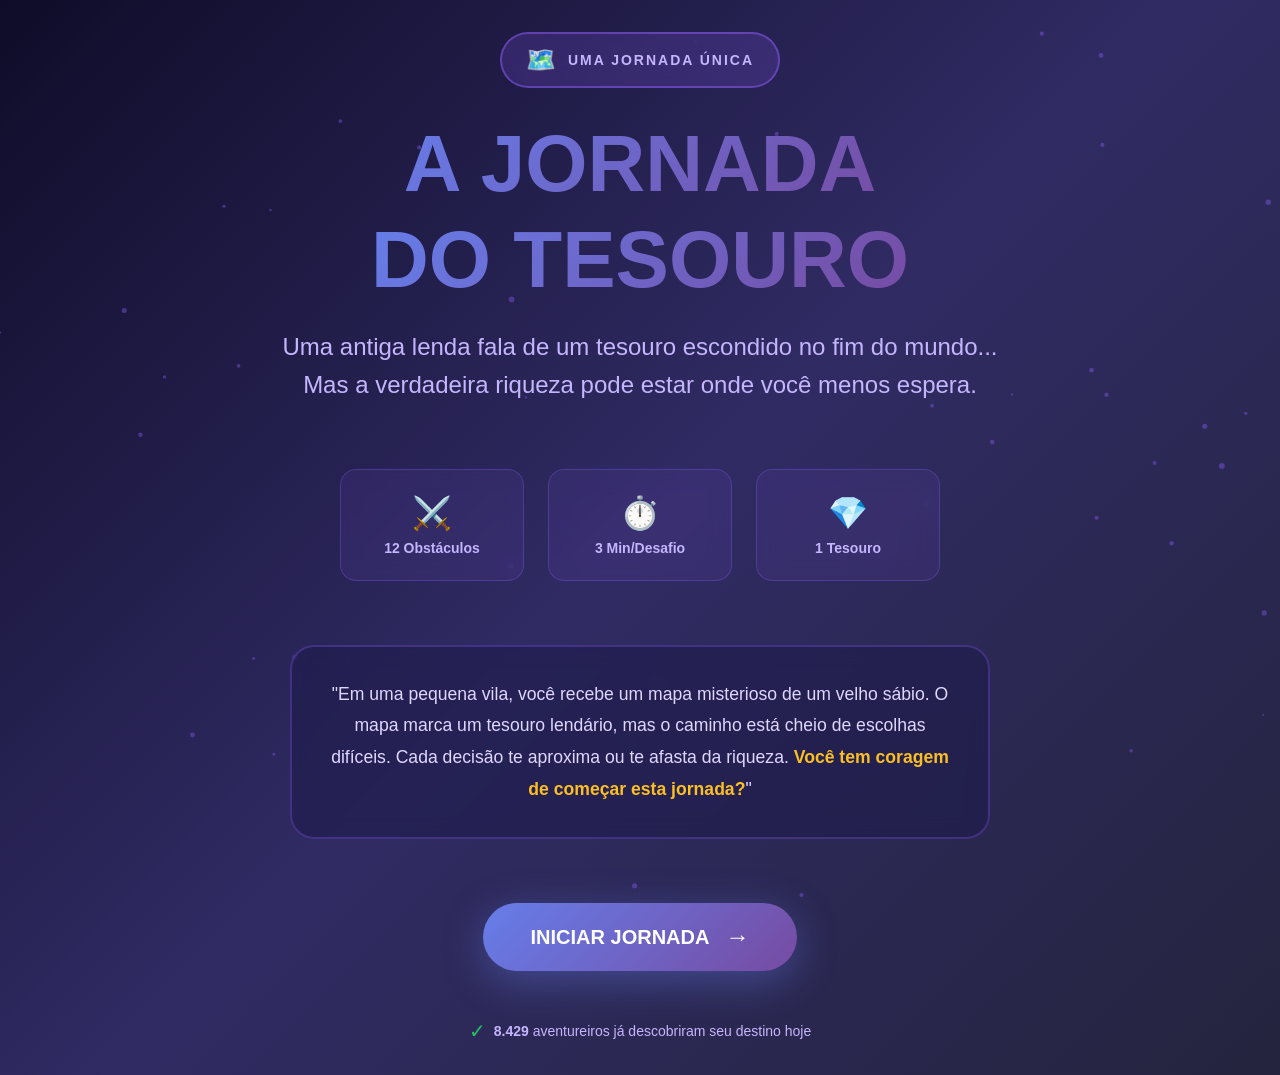
==== index.html @ 157c31fe "Update and rename 1.html to index.html" ====
<!DOCTYPE html>
<html lang="pt-BR">

<head>
    <meta charset="UTF-8">
    <meta name="viewport" content="width=device-width, initial-scale=1.0">
    <title>A Jornada do Tesouro - Descubra seu Destino</title>
    <link rel="stylesheet" href="style.css">
</head>

<body>
    <!-- Canvas para partículas de fundo -->
    <canvas id="particles"></canvas>

    <!-- LANDING PAGE -->
    <div id="landing-screen" class="screen active">
        <div class="container">
            <div class="hero-content">
                <div class="badge">
                    <span class="badge-icon">🗺️</span>
                    <span class="badge-text">UMA JORNADA ÚNICA</span>
                </div>

                <h1 class="title">
                    <span class="gradient-text">A JORNADA</span>
                    <span class="gradient-text">DO TESOURO</span>
                </h1>

                <p class="subtitle">
                    Uma antiga lenda fala de um tesouro escondido no fim do mundo...<br/> Mas a verdadeira riqueza pode estar onde você menos espera.
                </p>

                <div class="stats-grid">
                    <div class="stat-card">
                        <div class="stat-icon">⚔️</div>
                        <div class="stat-label">12 Obstáculos</div>
                    </div>
                    <div class="stat-card">
                        <div class="stat-icon">⏱️</div>
                        <div class="stat-label">3 Min/Desafio</div>
                    </div>
                    <div class="stat-card">
                        <div class="stat-icon">💎</div>
                        <div class="stat-label">1 Tesouro</div>
                    </div>
                </div>

                <div class="story-preview">
                    <p>
                        "Em uma pequena vila, você recebe um mapa misterioso de um velho sábio. O mapa marca um tesouro lendário, mas o caminho está cheio de escolhas difíceis. Cada decisão te aproxima ou te afasta da riqueza.
                        <strong>Você tem coragem de começar esta jornada?</strong>"
                    </p>
                </div>

                <button class="cta-button" onclick="startJourney()">
                    <span>INICIAR JORNADA</span>
                    <span class="arrow">→</span>
                </button>

                <div class="social-proof">
                    <span class="checkmark">✓</span>
                    <span><strong>8.429</strong> aventureiros já descobriram seu destino hoje</span>
                </div>
            </div>
        </div>
    </div>

    <!-- JOURNEY SCREEN -->
    <div id="journey-screen" class="screen">
        <div class="container">
            <!-- Hearts Display -->
            <div class="hearts-section">
                <div id="hearts-container" class="hearts-container">
                    <!-- Hearts will be added here by JS -->
                </div>
            </div>

            <!-- Progress Bar -->
            <div class="progress-section">
                <div class="progress-info">
                    <span class="progress-label">OBSTÁCULO <span id="current-obstacle">1</span>/12</span>
                    <span class="progress-percent" id="progress-percent">8%</span>
                </div>
                <div class="progress-bar">
                    <div class="progress-fill" id="progress-fill"></div>
                </div>
            </div>

            <!-- Timer -->
            <div class="timer-section">
                <div class="timer-icon">⏱️</div>
                <div class="timer-display" id="timer">3:00</div>
                <div class="timer-label">tempo restante</div>
            </div>

            <!-- Question Card -->
            <div class="question-card">
                <div class="journey-badge" id="journey-badge">
                    🗺️ INÍCIO DA JORNADA
                </div>

                <div class="question-content">
                    <h2 class="question-title" id="question-title">Carregando...</h2>
                    <p class="question-context" id="question-context"></p>
                </div>

                <div class="options-container" id="options-container">
                    <!-- Options will be inserted here -->
                </div>
            </div>
        </div>
    </div>

    <!-- TEASER SCREEN -->
    <div id="teaser-screen" class="screen">
        <div class="container">
            <div class="teaser-content">
                <div class="badge success-badge">
                    <span class="badge-icon">✓</span>
                    <span class="badge-text">JORNADA COMPLETA!</span>
                </div>

                <h1 class="title">
                    <span class="gradient-text">Você Chegou</span>
                    <span class="gradient-text">ao Fim!</span>
                </h1>

                <p class="subtitle">
                    Sua jornada através dos <strong>12 obstáculos</strong> terminou...<br/> Mas o verdadeiro tesouro ainda é um mistério.
                </p>

                <!-- Blurred Result Preview -->
                <div class="result-preview-wrapper">
                    <div class="blur-overlay">
                        <div class="lock-icon">🔒</div>
                        <div class="lock-title">Resultado Bloqueado</div>
                        <div class="lock-subtitle">Descubra por apenas R$ 10,00</div>
                    </div>

                    <div class="result-preview blurred">
                        <div class="preview-card">
                            <div class="preview-label">Distância do Tesouro</div>
                            <div class="preview-value">??%</div>
                            <div class="preview-sublabel">revelado</div>
                        </div>

                        <div class="preview-card">
                            <div class="preview-label">Sua Classificação</div>
                            <div class="preview-value">????</div>
                            <div class="preview-sublabel">arquétipo revelado</div>
                        </div>

                        <div class="preview-chart">
                            <div class="chart-placeholder">
                                📊 Gráfico de Jornada Completo
                            </div>
                        </div>
                    </div>
                </div>

                <!-- CTA Box -->
                <div class="cta-box">
                    <div class="cta-header">
                        <h3>Desbloqueie o Segredo do Tesouro</h3>
                        <p>Descubra o quão perto você chegou + Análise completa da sua jornada</p>
                    </div>

                    <div class="cta-benefits">
                        <div class="benefit">
                            <span class="benefit-icon">🎯</span>
                            <span>% Exata de Proximidade</span>
                        </div>
                        <div class="benefit">
                            <span class="benefit-icon">📜</span>
                            <span>Análise Detalhada</span>
                        </div>
                        <div class="benefit">
                            <span class="benefit-icon">🏆</span>
                            <span>Certificado Digital</span>
                        </div>
                    </div>

                    <div class="price-section">
                        <div class="price">R$ 10,00</div>
                        <div class="price-label">Pagamento único • Acesso imediato</div>
                    </div>

                    <button class="cta-button" onclick="showPayment()">
                        <span>DESBLOQUEAR AGORA</span>
                        <span class="arrow">→</span>
                    </button>

                    <div class="social-proof">
                        <span class="checkmark">✓</span>
                        <span><strong>6.123</strong> pessoas já descobriram seu destino hoje</span>
                    </div>
                </div>
            </div>
        </div>
    </div>

    <!-- PAYMENT SCREEN -->
    <div id="payment-screen" class="screen">
        <div class="container payment-container">
            <div class="payment-header">
                <h2>Pagamento Seguro</h2>
                <p>Desbloqueie seu resultado em segundos</p>
            </div>

            <div class="payment-card">
                <!-- Payment Method Tabs -->
                <div class="payment-tabs">
                    <button class="payment-tab active" data-method="pix" onclick="switchPaymentMethod('pix')">
                        <div class="tab-icon">⚡</div>
                        <div class="tab-label">PIX</div>
                        <div class="tab-sublabel">Instantâneo</div>
                    </button>
                    <button class="payment-tab" data-method="card" onclick="switchPaymentMethod('card')">
                        <div class="tab-icon">💳</div>
                        <div class="tab-label">Cartão</div>
                        <div class="tab-sublabel">Crédito/Débito</div>
                    </button>
                </div>

                <!-- PIX Payment -->
                <div id="pix-payment" class="payment-method active">
                    <div class="qrcode-container">
                        <div class="qrcode-box">
                            <div class="qrcode-placeholder">
                                <div class="qr-icon">⚡</div>
                                <div class="qr-text">CÓDIGO QR PIX</div>
                                <div class="qr-subtext">Escaneie para pagar R$ 10,00</div>
                            </div>
                        </div>

                        <div class="pix-code-section">
                            <label>Código PIX Copia e Cola:</label>
                            <div class="pix-code">
                                <code id="pix-code-text">00020126580014br.gov.bcb.pix2536example@mercadopago.com...</code>
                                <button class="copy-button" onclick="copyPixCode()">Copiar</button>
                            </div>
                        </div>
                    </div>

                    <div class="payment-status">
                        <div class="status-icon">⏳</div>
                        <div class="status-text">Aguardando pagamento...</div>
                    </div>

                    <button class="demo-button" onclick="simulatePayment()">
                        ✓ Simular Pagamento (DEMO)
                    </button>
                </div>

                <!-- Card Payment -->
                <div id="card-payment" class="payment-method">
                    <form class="card-form" onsubmit="return false;">
                        <div class="form-group">
                            <label>Número do Cartão</label>
                            <input type="text" placeholder="0000 0000 0000 0000" maxlength="19">
                        </div>

                        <div class="form-row">
                            <div class="form-group">
                                <label>Validade</label>
                                <input type="text" placeholder="MM/AA" maxlength="5">
                            </div>
                            <div class="form-group">
                                <label>CVV</label>
                                <input type="text" placeholder="000" maxlength="3">
                            </div>
                        </div>

                        <div class="form-group">
                            <label>Nome no Cartão</label>
                            <input type="text" placeholder="NOME COMPLETO" style="text-transform: uppercase;">
                        </div>

                        <button class="submit-button" onclick="simulatePayment()">
                            Pagar R$ 10,00 →
                        </button>
                    </form>
                </div>

                <!-- Security Badge -->
                <div class="security-badge">
                    <span class="checkmark">✓</span>
                    <span>Pagamento seguro via Mercado Pago • Dados protegidos</span>
                </div>
            </div>

            <button class="back-button" onclick="backToTeaser()">← Voltar</button>
        </div>
    </div>

    <!-- RESULTS SCREEN -->
    <div id="results-screen" class="screen">
        <div class="container">
            <div class="results-content">
                <div class="badge success-badge">
                    <span class="badge-icon">🏆</span>
                    <span class="badge-text">SEU DESTINO REVELADO</span>
                </div>

                <h1 class="title">
                    <span class="gradient-text">O Tesouro</span>
                    <span class="gradient-text">Foi Revelado!</span>
                </h1>

                <!-- Main Result Card -->
                <div class="main-result-card">
                    <div class="result-icon">💎</div>
                    <div class="result-title">Você chegou a</div>
                    <div class="result-score" id="final-score">85%</div>
                    <div class="result-subtitle">de distância do tesouro</div>
                </div>

                <!-- Journey Map -->
                <div class="journey-map">
                    <h3>📜 Mapa da Sua Jornada</h3>
                    <div class="journey-path" id="journey-path">
                        <!-- Will be filled with journey steps -->
                    </div>
                </div>

                <!-- Archetype Card -->
                <div class="archetype-card">
                    <h3>🎭 Seu Arquétipo de Aventureiro</h3>
                    <div class="archetype-content">
                        <div class="archetype-title" id="archetype-title">O Sábio Cauteloso</div>
                        <div class="archetype-description" id="archetype-description">
                            Você valoriza sabedoria sobre riqueza material. Suas escolhas mostram equilíbrio entre coragem e prudência.
                        </div>
                    </div>
                </div>

                <!-- Insights -->
                <div class="insights-section">
                    <h3>💡 Análise Detalhada</h3>
                    <div class="insights-grid" id="insights-grid">
                        <!-- Will be filled dynamically -->
                    </div>
                </div>

                <!-- CTA -->
                <div class="final-cta">
                    <p class="cta-text">🎯 Quer tentar chegar mais perto do tesouro?</p>
                    <button class="cta-button" onclick="resetJourney()">
                        <span>NOVA JORNADA</span>
                        <span class="arrow">→</span>
                    </button>
                    <p class="email-note">💾 Seu certificado será enviado por email em até 5 minutos</p>
                </div>
            </div>
        </div>
    </div>

    <script src="questions.js"></script>
    <script src="script.js"></script>
</body>

</html>
---- style.css ----
/* ===== RESET & BASE ===== */

* {
    margin: 0;
    padding: 0;
    box-sizing: border-box;
}

body {
    font-family: -apple-system, BlinkMacSystemFont, 'Segoe UI', Roboto, 'Helvetica Neue', Arial, sans-serif;
    background: linear-gradient(135deg, #0f0c29, #302b63, #24243e);
    color: #ffffff;
    overflow-x: hidden;
    min-height: 100vh;
}


/* ===== PARTICLES BACKGROUND ===== */

#particles {
    position: fixed;
    top: 0;
    left: 0;
    width: 100%;
    height: 100%;
    z-index: 0;
    pointer-events: none;
}


/* ===== SCREEN MANAGEMENT ===== */

.screen {
    display: none;
    min-height: 100vh;
    padding: 2rem 1rem;
    position: relative;
    z-index: 1;
}

.screen.active {
    display: block;
    animation: fadeIn 0.6s ease-out;
}

@keyframes fadeIn {
    from {
        opacity: 0;
        transform: translateY(20px);
    }
    to {
        opacity: 1;
        transform: translateY(0);
    }
}

.container {
    max-width: 1200px;
    margin: 0 auto;
    padding: 0 1rem;
}


/* ===== TYPOGRAPHY ===== */

.title {
    font-size: clamp(3rem, 8vw, 5rem);
    font-weight: 900;
    line-height: 1.1;
    text-align: center;
    margin-bottom: 1.5rem;
    display: flex;
    flex-direction: column;
    gap: 0.5rem;
}

.gradient-text {
    background: linear-gradient(135deg, #667eea 0%, #764ba2 50%, #f093fb 100%);
    background-size: 200% 200%;
    -webkit-background-clip: text;
    background-clip: text;
    -webkit-text-fill-color: transparent;
    animation: gradientShift 4s ease infinite;
}

@keyframes gradientShift {
    0%,
    100% {
        background-position: 0% 50%;
    }
    50% {
        background-position: 100% 50%;
    }
}

.subtitle {
    text-align: center;
    font-size: clamp(1.1rem, 2.5vw, 1.5rem);
    color: #c4b5fd;
    font-weight: 300;
    line-height: 1.6;
    margin-bottom: 2rem;
}


/* ===== BADGE COMPONENT ===== */

.badge {
    display: inline-flex;
    align-items: center;
    gap: 0.75rem;
    background: rgba(139, 92, 246, 0.2);
    border: 2px solid rgba(139, 92, 246, 0.5);
    padding: 0.75rem 1.5rem;
    border-radius: 50px;
    backdrop-filter: blur(10px);
    margin-bottom: 2rem;
    animation: pulse 2s ease-in-out infinite;
}

@keyframes pulse {
    0%,
    100% {
        box-shadow: 0 0 20px rgba(139, 92, 246, 0.3);
    }
    50% {
        box-shadow: 0 0 30px rgba(139, 92, 246, 0.6);
    }
}

.badge-icon {
    font-size: 1.5rem;
}

.badge-text {
    font-size: 0.875rem;
    font-weight: 700;
    letter-spacing: 2px;
    color: #c4b5fd;
}

.success-badge {
    background: rgba(34, 197, 94, 0.2);
    border-color: rgba(34, 197, 94, 0.5);
}


/* ===== HERO CONTENT ===== */

.hero-content {
    display: flex;
    flex-direction: column;
    align-items: center;
    justify-content: center;
    min-height: 80vh;
    text-align: center;
}


/* ===== STATS GRID ===== */

.stats-grid {
    display: grid;
    grid-template-columns: repeat(auto-fit, minmax(150px, 1fr));
    gap: 1.5rem;
    margin: 2rem 0;
    max-width: 600px;
    width: 100%;
}

.stat-card {
    background: rgba(139, 92, 246, 0.1);
    border: 1px solid rgba(139, 92, 246, 0.3);
    border-radius: 1rem;
    padding: 1.5rem 1rem;
    backdrop-filter: blur(10px);
    transition: all 0.3s ease;
}

.stat-card:hover {
    transform: translateY(-5px);
    border-color: rgba(139, 92, 246, 0.6);
    box-shadow: 0 10px 30px rgba(139, 92, 246, 0.3);
}

.stat-icon {
    font-size: 2rem;
    margin-bottom: 0.5rem;
}

.stat-label {
    font-size: 0.875rem;
    color: #c4b5fd;
    font-weight: 600;
}


/* ===== STORY PREVIEW ===== */

.story-preview {
    background: rgba(30, 27, 75, 0.6);
    border: 2px solid rgba(139, 92, 246, 0.3);
    border-radius: 1.5rem;
    padding: 2rem;
    margin: 2rem 0;
    max-width: 700px;
    backdrop-filter: blur(10px);
    line-height: 1.8;
    font-size: 1.1rem;
    color: #e0d7ff;
}

.story-preview strong {
    color: #fbbf24;
}


/* ===== CTA BUTTON ===== */

.cta-button {
    position: relative;
    display: inline-flex;
    align-items: center;
    gap: 1rem;
    background: linear-gradient(135deg, #667eea, #764ba2);
    color: white;
    font-size: clamp(1rem, 2vw, 1.25rem);
    font-weight: 700;
    padding: 1.25rem 3rem;
    border: none;
    border-radius: 50px;
    cursor: pointer;
    transition: all 0.3s ease;
    box-shadow: 0 10px 40px rgba(102, 126, 234, 0.4);
    margin: 2rem 0;
    overflow: hidden;
}

.cta-button::before {
    content: '';
    position: absolute;
    inset: 0;
    background: linear-gradient(135deg, #06b6d4, #8b5cf6);
    opacity: 0;
    transition: opacity 0.3s ease;
    border-radius: 50px;
}

.cta-button:hover::before {
    opacity: 1;
}

.cta-button:hover {
    transform: scale(1.05);
    box-shadow: 0 15px 50px rgba(139, 92, 246, 0.6);
}

.cta-button span {
    position: relative;
    z-index: 1;
}

.arrow {
    font-size: 1.5rem;
    transition: transform 0.3s ease;
}

.cta-button:hover .arrow {
    transform: translateX(5px);
}


/* ===== SOCIAL PROOF ===== */

.social-proof {
    display: flex;
    align-items: center;
    gap: 0.5rem;
    font-size: 0.875rem;
    color: #c4b5fd;
    margin-top: 1rem;
}

.checkmark {
    color: #22c55e;
    font-size: 1.25rem;
}


/* ===== PROGRESS SECTION ===== */

.progress-section {
    margin-bottom: 2rem;
}

.progress-info {
    display: flex;
    justify-content: space-between;
    align-items: center;
    margin-bottom: 0.75rem;
}

.progress-label {
    font-size: 0.875rem;
    font-weight: 700;
    color: #c4b5fd;
    letter-spacing: 1px;
}

.progress-percent {
    font-size: 0.875rem;
    color: #c4b5fd;
}

.progress-bar {
    width: 100%;
    height: 12px;
    background: rgba(30, 27, 75, 0.8);
    border: 2px solid rgba(139, 92, 246, 0.3);
    border-radius: 50px;
    overflow: hidden;
}

.progress-fill {
    height: 100%;
    background: linear-gradient(90deg, #06b6d4, #8b5cf6, #ec4899);
    background-size: 200% 100%;
    border-radius: 50px;
    transition: width 0.5s ease;
    animation: progressGlow 3s ease infinite;
}

@keyframes progressGlow {
    0%,
    100% {
        background-position: 0% 50%;
    }
    50% {
        background-position: 100% 50%;
    }
}


/* ===== TIMER SECTION ===== */

.timer-section {
    text-align: center;
    margin: 2rem 0;
}

.timer-icon {
    font-size: 2rem;
    margin-bottom: 0.5rem;
}

.timer-display {
    font-size: 3rem;
    font-weight: 900;
    color: #fbbf24;
    text-shadow: 0 0 20px rgba(251, 191, 36, 0.5);
    margin-bottom: 0.25rem;
}

.timer-display.warning {
    color: #ef4444;
    animation: timerBlink 1s ease-in-out infinite;
}

@keyframes timerBlink {
    0%,
    100% {
        opacity: 1;
    }
    50% {
        opacity: 0.5;
    }
}

.timer-label {
    font-size: 0.875rem;
    color: #c4b5fd;
    text-transform: uppercase;
    letter-spacing: 2px;
}


/* ===== QUESTION CARD ===== */

.question-card {
    background: rgba(30, 27, 75, 0.6);
    border: 2px solid rgba(139, 92, 246, 0.3);
    border-radius: 2rem;
    padding: 2.5rem;
    backdrop-filter: blur(10px);
    box-shadow: 0 20px 60px rgba(0, 0, 0, 0.3);
    margin-bottom: 2rem;
}

.journey-badge {
    display: inline-block;
    background: rgba(139, 92, 246, 0.2);
    border: 1px solid rgba(139, 92, 246, 0.5);
    padding: 0.5rem 1rem;
    border-radius: 50px;
    font-size: 0.75rem;
    font-weight: 700;
    color: #c4b5fd;
    letter-spacing: 1px;
    margin-bottom: 1.5rem;
}

.question-content {
    margin-bottom: 2rem;
}

.question-title {
    font-size: clamp(1.5rem, 3vw, 2rem);
    font-weight: 700;
    line-height: 1.4;
    margin-bottom: 1rem;
    color: #ffffff;
}

.question-context {
    font-size: 1.1rem;
    line-height: 1.8;
    color: #d8b4fe;
    font-style: italic;
}


/* ===== OPTIONS ===== */

.options-container {
    display: flex;
    flex-direction: column;
    gap: 1rem;
}

.option-button {
    width: 100%;
    text-align: left;
    background: rgba(51, 48, 105, 0.5);
    border: 2px solid rgba(139, 92, 246, 0.3);
    border-radius: 1rem;
    padding: 1.5rem;
    color: white;
    font-size: 1.1rem;
    cursor: pointer;
    transition: all 0.3s ease;
    position: relative;
    overflow: hidden;
}

.option-button::before {
    content: '';
    position: absolute;
    inset: 0;
    background: linear-gradient(135deg, rgba(102, 126, 234, 0.3), rgba(118, 75, 162, 0.3));
    opacity: 0;
    transition: opacity 0.3s ease;
}

.option-button:hover:not(:disabled) {
    border-color: rgba(139, 92, 246, 0.8);
    transform: translateX(5px);
    box-shadow: 0 5px 20px rgba(139, 92, 246, 0.4);
}

.option-button:hover:not(:disabled)::before {
    opacity: 1;
}

.option-button.selected {
    background: linear-gradient(135deg, #667eea, #764ba2);
    border-color: #ec4899;
    transform: scale(1.02);
    box-shadow: 0 10px 30px rgba(236, 72, 153, 0.5);
}

.option-button:disabled {
    cursor: not-allowed;
    opacity: 0.6;
}

.option-content {
    display: flex;
    align-items: center;
    gap: 1rem;
    position: relative;
    z-index: 1;
}

.option-letter {
    width: 40px;
    height: 40px;
    background: rgba(139, 92, 246, 0.3);
    border: 2px solid rgba(139, 92, 246, 0.5);
    border-radius: 50%;
    display: flex;
    align-items: center;
    justify-content: center;
    font-weight: 700;
    flex-shrink: 0;
}

.option-button.selected .option-letter {
    background: white;
    color: #764ba2;
    border-color: white;
}

.option-text {
    flex: 1;
    line-height: 1.5;
}


/* ===== TEASER SCREEN ===== */

.teaser-content {
    max-width: 900px;
    margin: 0 auto;
    text-align: center;
}

.result-preview-wrapper {
    position: relative;
    margin: 3rem 0;
}

.blur-overlay {
    position: absolute;
    inset: 0;
    background: rgba(15, 12, 41, 0.8);
    backdrop-filter: blur(15px);
    border-radius: 2rem;
    z-index: 10;
    display: flex;
    flex-direction: column;
    align-items: center;
    justify-content: center;
    gap: 1rem;
}

.lock-icon {
    font-size: 4rem;
}

.lock-title {
    font-size: 2rem;
    font-weight: 700;
}

.lock-subtitle {
    font-size: 1.25rem;
    color: #c4b5fd;
}

.result-preview {
    background: rgba(30, 27, 75, 0.6);
    border: 2px solid rgba(139, 92, 246, 0.3);
    border-radius: 2rem;
    padding: 2.5rem;
}

.result-preview.blurred {
    filter: blur(8px);
    user-select: none;
}

.preview-card {
    background: rgba(139, 92, 246, 0.1);
    border: 1px solid rgba(139, 92, 246, 0.3);
    border-radius: 1rem;
    padding: 2rem;
    margin-bottom: 1rem;
}

.preview-label {
    font-size: 0.875rem;
    color: #c4b5fd;
    margin-bottom: 0.5rem;
}

.preview-value {
    font-size: 3rem;
    font-weight: 900;
}

.preview-sublabel {
    font-size: 0.875rem;
    color: #c4b5fd;
    margin-top: 0.5rem;
}

.preview-chart {
    background: rgba(139, 92, 246, 0.05);
    border-radius: 1rem;
    padding: 3rem;
    margin-top: 1rem;
}

.chart-placeholder {
    color: #c4b5fd;
    font-size: 1.25rem;
}


/* ===== CTA BOX ===== */

.cta-box {
    background: linear-gradient(135deg, #667eea, #764ba2);
    border: 2px solid rgba(139, 92, 246, 0.5);
    border-radius: 2rem;
    padding: 2.5rem;
    box-shadow: 0 20px 60px rgba(102, 126, 234, 0.4);
}

.cta-header h3 {
    font-size: 2rem;
    margin-bottom: 0.5rem;
}

.cta-header p {
    color: rgba(255, 255, 255, 0.9);
    margin-bottom: 2rem;
}

.cta-benefits {
    display: grid;
    grid-template-columns: repeat(auto-fit, minmax(150px, 1fr));
    gap: 1rem;
    margin-bottom: 2rem;
}

.benefit {
    display: flex;
    flex-direction: column;
    align-items: center;
    gap: 0.5rem;
    font-size: 0.875rem;
}

.benefit-icon {
    font-size: 2rem;
}

.price-section {
    margin: 2rem 0;
}

.price {
    font-size: 3rem;
    font-weight: 900;
    margin-bottom: 0.5rem;
}

.price-label {
    font-size: 0.875rem;
    color: rgba(255, 255, 255, 0.8);
}


/* ===== PAYMENT SCREEN ===== */

.payment-container {
    max-width: 600px;
}

.payment-header {
    text-align: center;
    margin-bottom: 2rem;
}

.payment-header h2 {
    font-size: 2.5rem;
    margin-bottom: 0.5rem;
}

.payment-header p {
    color: #c4b5fd;
}

.payment-card {
    background: rgba(30, 27, 75, 0.6);
    border: 2px solid rgba(139, 92, 246, 0.3);
    border-radius: 2rem;
    padding: 2rem;
    backdrop-filter: blur(10px);
}

.payment-tabs {
    display: grid;
    grid-template-columns: 1fr 1fr;
    gap: 1rem;
    margin-bottom: 2rem;
}

.payment-tab {
    background: rgba(51, 48, 105, 0.5);
    border: 2px solid rgba(139, 92, 246, 0.3);
    border-radius: 1rem;
    padding: 1rem;
    color: white;
    cursor: pointer;
    transition: all 0.3s ease;
    text-align: center;
}

.payment-tab:hover {
    border-color: rgba(139, 92, 246, 0.6);
}

.payment-tab.active {
    background: linear-gradient(135deg, #667eea, #764ba2);
    border-color: rgba(139, 92, 246, 0.8);
}

.tab-icon {
    font-size: 2rem;
    margin-bottom: 0.5rem;
}

.tab-label {
    font-weight: 700;
    margin-bottom: 0.25rem;
}

.tab-sublabel {
    font-size: 0.75rem;
    color: #c4b5fd;
}

.payment-method {
    display: none;
}

.payment-method.active {
    display: block;
    animation: fadeIn 0.3s ease;
}


/* ===== QR CODE ===== */

.qrcode-container {
    text-align: center;
}

.qrcode-box {
    background: white;
    border-radius: 1rem;
    padding: 2rem;
    margin: 0 auto 1.5rem;
    max-width: 300px;
}

.qrcode-placeholder {
    aspect-ratio: 1;
    background: linear-gradient(135deg, #f3e8ff, #ddd6fe);
    border-radius: 0.5rem;
    display: flex;
    flex-direction: column;
    align-items: center;
    justify-content: center;
    gap: 0.5rem;
}

.qr-icon {
    font-size: 4rem;
}

.qr-text {
    font-size: 1rem;
    font-weight: 700;
    color: #6b21a8;
}

.qr-subtext {
    font-size: 0.75rem;
    color: #7c3aed;
}

.pix-code-section {
    margin-top: 1.5rem;
}

.pix-code-section label {
    display: block;
    font-size: 0.875rem;
    color: #c4b5fd;
    margin-bottom: 0.5rem;
}

.pix-code {
    display: flex;
    gap: 0.5rem;
    background: rgba(51, 48, 105, 0.5);
    border: 1px solid rgba(139, 92, 246, 0.3);
    border-radius: 0.5rem;
    padding: 0.75rem;
}

.pix-code code {
    flex: 1;
    font-size: 0.75rem;
    color: #e0d7ff;
    word-break: break-all;
}

.copy-button {
    background: #8b5cf6;
    border: none;
    border-radius: 0.25rem;
    padding: 0.5rem 1rem;
    color: white;
    font-size: 0.75rem;
    font-weight: 700;
    cursor: pointer;
    transition: all 0.3s ease;
}

.copy-button:hover {
    background: #7c3aed;
}

.payment-status {
    text-align: center;
    margin: 2rem 0;
}

.status-icon {
    font-size: 2rem;
    margin-bottom: 0.5rem;
}

.status-text {
    color: #c4b5fd;
}

.demo-button,
.submit-button {
    width: 100%;
    background: #22c55e;
    border: none;
    border-radius: 50px;
    padding: 1rem 2rem;
    color: white;
    font-size: 1rem;
    font-weight: 700;
    cursor: pointer;
    transition: all 0.3s ease;
    margin-top: 1rem;
}

.demo-button:hover,
.submit-button:hover {
    background: #16a34a;
    transform: scale(1.02);
}


/* ===== CARD FORM ===== */

.card-form {
    display: flex;
    flex-direction: column;
    gap: 1rem;
}

.form-group {
    display: flex;
    flex-direction: column;
    gap: 0.5rem;
}

.form-group label {
    font-size: 0.875rem;
    font-weight: 700;
    color: #c4b5fd;
}

.form-group input {
    background: rgba(51, 48, 105, 0.5);
    border: 2px solid rgba(139, 92, 246, 0.3);
    border-radius: 0.75rem;
    padding: 1rem;
    color: white;
    font-size: 1rem;
    transition: all 0.3s ease;
}

.form-group input:focus {
    outline: none;
    border-color: rgba(139, 92, 246, 0.8);
    box-shadow: 0 0 20px rgba(139, 92, 246, 0.3);
}

.form-group input::placeholder {
    color: rgba(196, 181, 253, 0.5);
}

.form-row {
    display: grid;
    grid-template-columns: 1fr 1fr;
    gap: 1rem;
}

.security-badge {
    margin-top: 1.5rem;
    padding-top: 1.5rem;
    border-top: 1px solid rgba(139, 92, 246, 0.2);
    display: flex;
    align-items: center;
    justify-content: center;
    gap: 0.5rem;
    font-size: 0.75rem;
    color: #c4b5fd;
}

.back-button {
    background: none;
    border: none;
    color: #8b5cf6;
    font-size: 0.875rem;
    cursor: pointer;
    margin-top: 1rem;
    padding: 0.5rem;
    transition: all 0.3s ease;
}

.back-button:hover {
    color: #7c3aed;
}


/* ===== RESULTS SCREEN ===== */

.results-content {
    max-width: 900px;
    margin: 0 auto;
}

.main-result-card {
    background: linear-gradient(135deg, #667eea, #764ba2);
    border: 2px solid rgba(139, 92, 246, 0.5);
    border-radius: 2rem;
    padding: 3rem;
    text-align: center;
    box-shadow: 0 20px 60px rgba(102, 126, 234, 0.4);
    margin: 2rem 0;
}

.result-icon {
    font-size: 4rem;
    margin-bottom: 1rem;
}

.result-title {
    font-size: 1.25rem;
    margin-bottom: 0.5rem;
    color: rgba(255, 255, 255, 0.9);
}

.result-score {
    font-size: 5rem;
    font-weight: 900;
    color: #fbbf24;
    text-shadow: 0 0 40px rgba(251, 191, 36, 0.6);
    margin: 1rem 0;
}

.result-subtitle {
    font-size: 1.1rem;
    color: rgba(255, 255, 255, 0.9);
}

.journey-map,
.archetype-card,
.insights-section {
    background: rgba(30, 27, 75, 0.6);
    border: 2px solid rgba(139, 92, 246, 0.3);
    border-radius: 2rem;
    padding: 2rem;
    backdrop-filter: blur(10px);
    margin: 2rem 0;
}

.journey-map h3,
.archetype-card h3,
.insights-section h3 {
    font-size: 1.5rem;
    margin-bottom: 1.5rem;
}

.journey-path {
    display: flex;
    flex-direction: column;
    gap: 1rem;
}

.journey-step {
    background: rgba(139, 92, 246, 0.1);
    border: 1px solid rgba(139, 92, 246, 0.3);
    border-radius: 1rem;
    padding: 1rem;
    display: flex;
    align-items: center;
    gap: 1rem;
}

.step-number {
    width: 40px;
    height: 40px;
    background: rgba(139, 92, 246, 0.3);
    border-radius: 50%;
    display: flex;
    align-items: center;
    justify-content: center;
    font-weight: 700;
    flex-shrink: 0;
}

.step-content {
    flex: 1;
}

.step-title {
    font-weight: 700;
    margin-bottom: 0.25rem;
}

.step-result {
    font-size: 0.875rem;
    color: #c4b5fd;
}

.archetype-content {
    text-align: center;
}

.archetype-title {
    font-size: 2rem;
    font-weight: 700;
    color: #fbbf24;
    margin-bottom: 1rem;
}

.archetype-description {
    font-size: 1.1rem;
    line-height: 1.8;
    color: #e0d7ff;
}

.insights-grid {
    display: grid;
    grid-template-columns: repeat(auto-fit, minmax(250px, 1fr));
    gap: 1rem;
}

.insight-card {
    background: rgba(139, 92, 246, 0.1);
    border: 1px solid rgba(139, 92, 246, 0.3);
    border-radius: 1rem;
    padding: 1.5rem;
}

.insight-label {
    font-size: 0.875rem;
    color: #c4b5fd;
    margin-bottom: 0.5rem;
}

.insight-value {
    font-size: 2rem;
    font-weight: 700;
    color: #fbbf24;
    margin-bottom: 0.25rem;
}

.insight-bar {
    width: 100%;
    height: 8px;
    background: rgba(139, 92, 246, 0.2);
    border-radius: 50px;
    overflow: hidden;
    margin-top: 0.5rem;
}

.insight-fill {
    height: 100%;
    background: linear-gradient(90deg, #fbbf24, #f59e0b);
    border-radius: 50px;
    transition: width 1s ease;
}

.final-cta {
    text-align: center;
    margin-top: 3rem;
}

.cta-text {
    font-size: 1.25rem;
    color: #c4b5fd;
    margin-bottom: 1.5rem;
}

.email-note {
    font-size: 0.875rem;
    color: #c4b5fd;
    margin-top: 1rem;
}


/* ===== RESPONSIVE ===== */

@media (max-width: 768px) {
    .container {
        padding: 0 1rem;
    }
    .question-card {
        padding: 1.5rem;
    }
    .option-button {
        padding: 1rem;
    }
    .stats-grid {
        grid-template-columns: 1fr;
    }
    .form-row {
        grid-template-columns: 1fr;
    }
    .result-score {
        font-size: 3.5rem;
    }
}
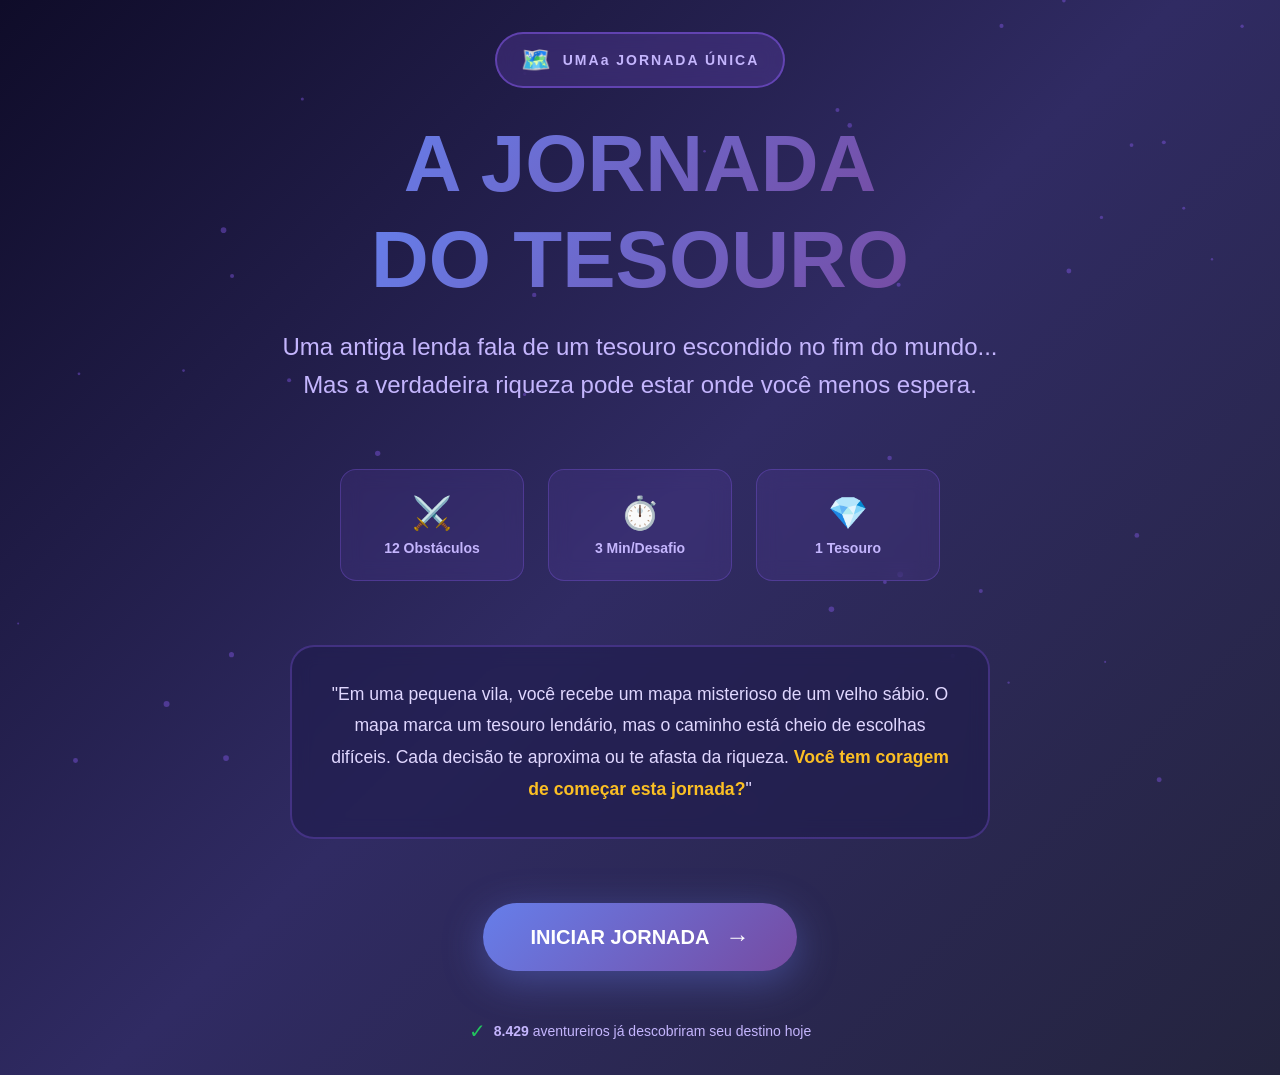
==== commit feb739cb: "Update index.html" ====
--- a/index.html
+++ b/index.html
@@ -18,7 +18,7 @@
             <div class="hero-content">
                 <div class="badge">
                     <span class="badge-icon">🗺️</span>
-                    <span class="badge-text">UMA JORNADA ÚNICA</span>
+                    <span class="badge-text">UMAa JORNADA ÚNICA</span>
                 </div>
 
                 <h1 class="title">
@@ -360,3 +360,4 @@
 </body>
 
 </html>
+
